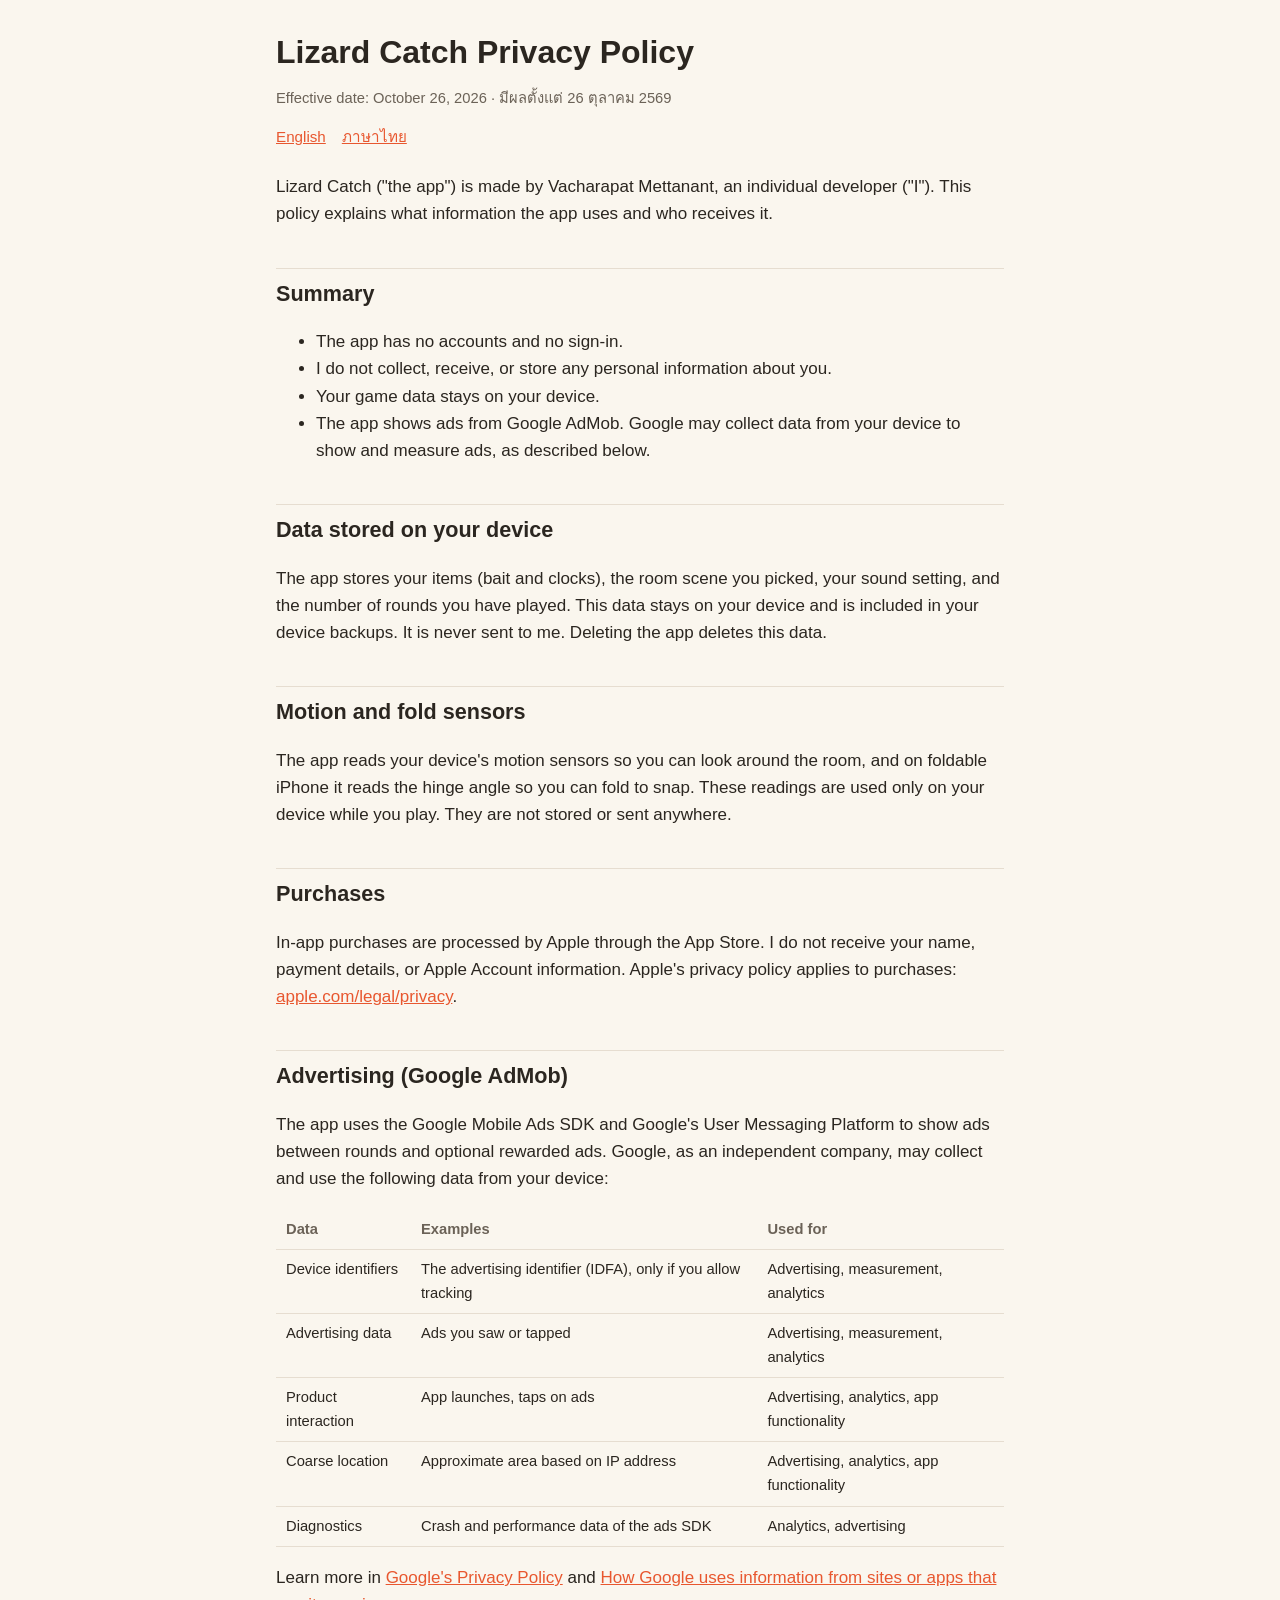
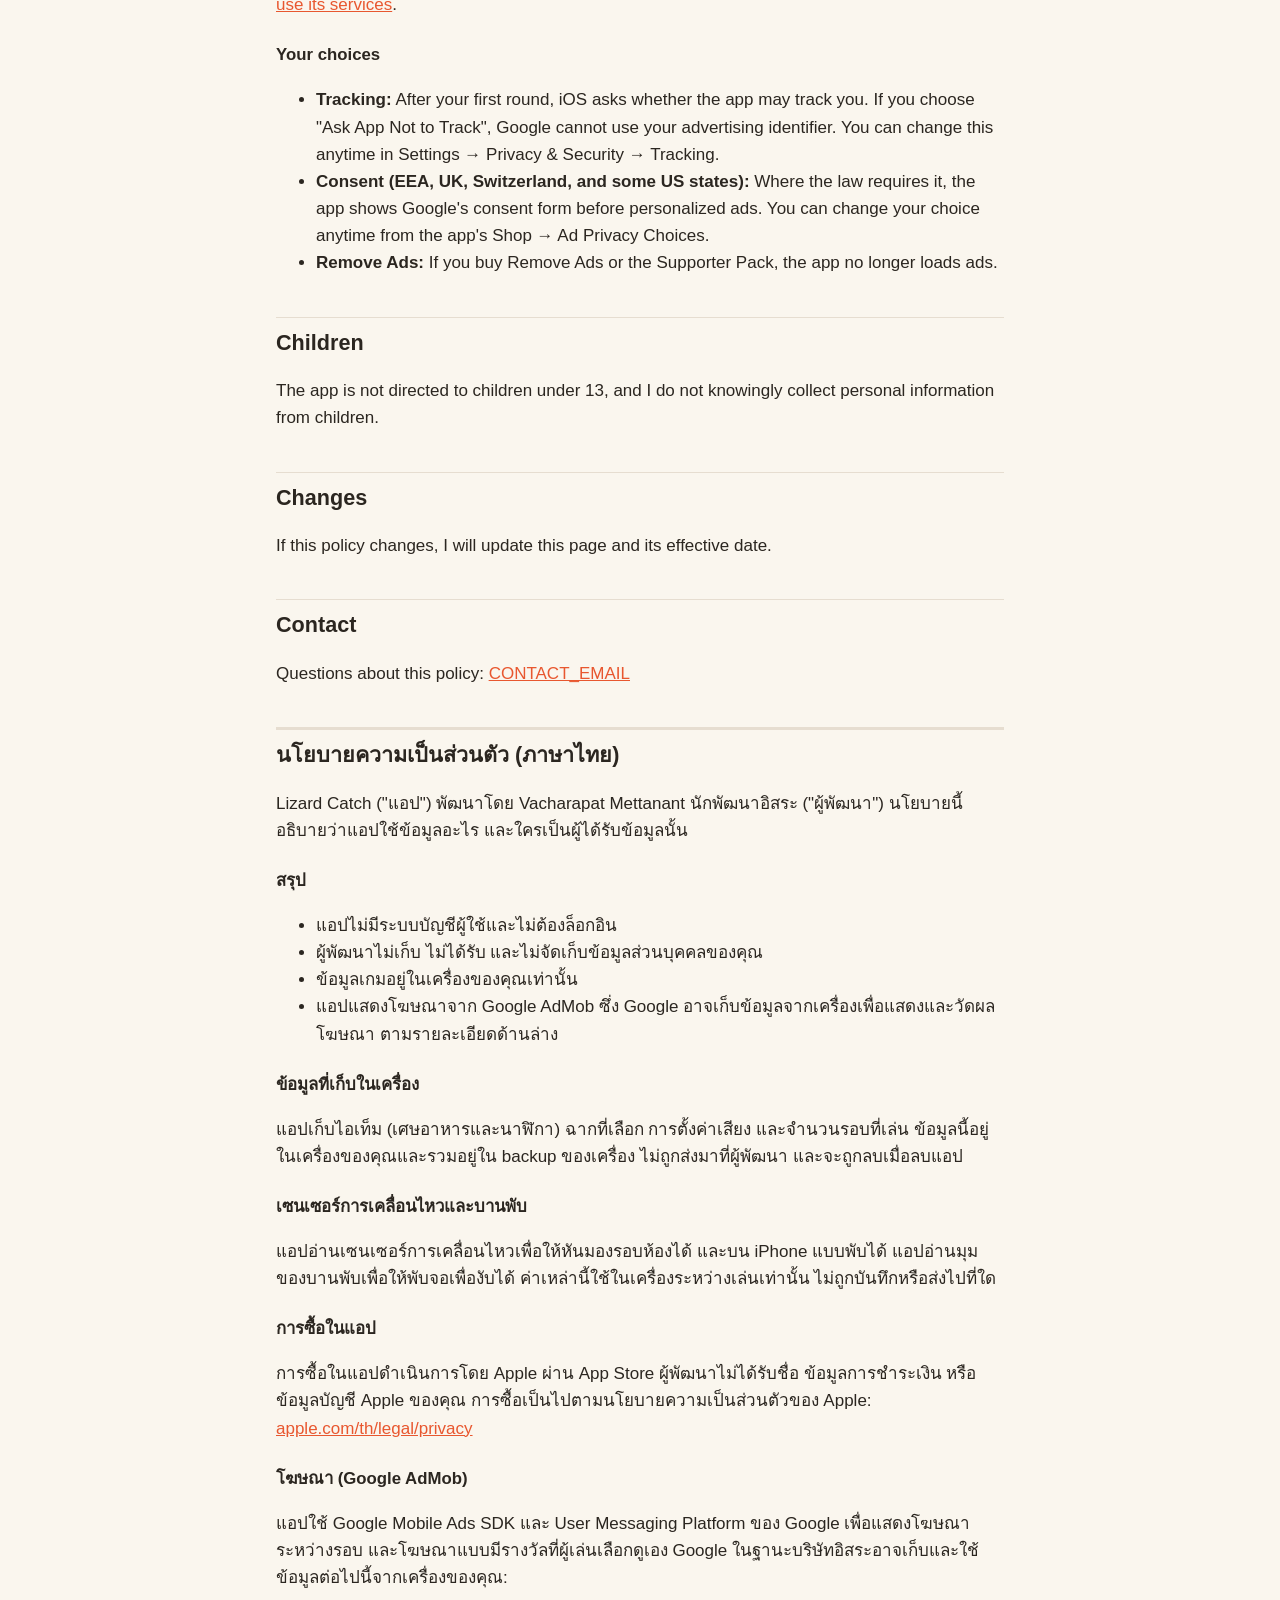
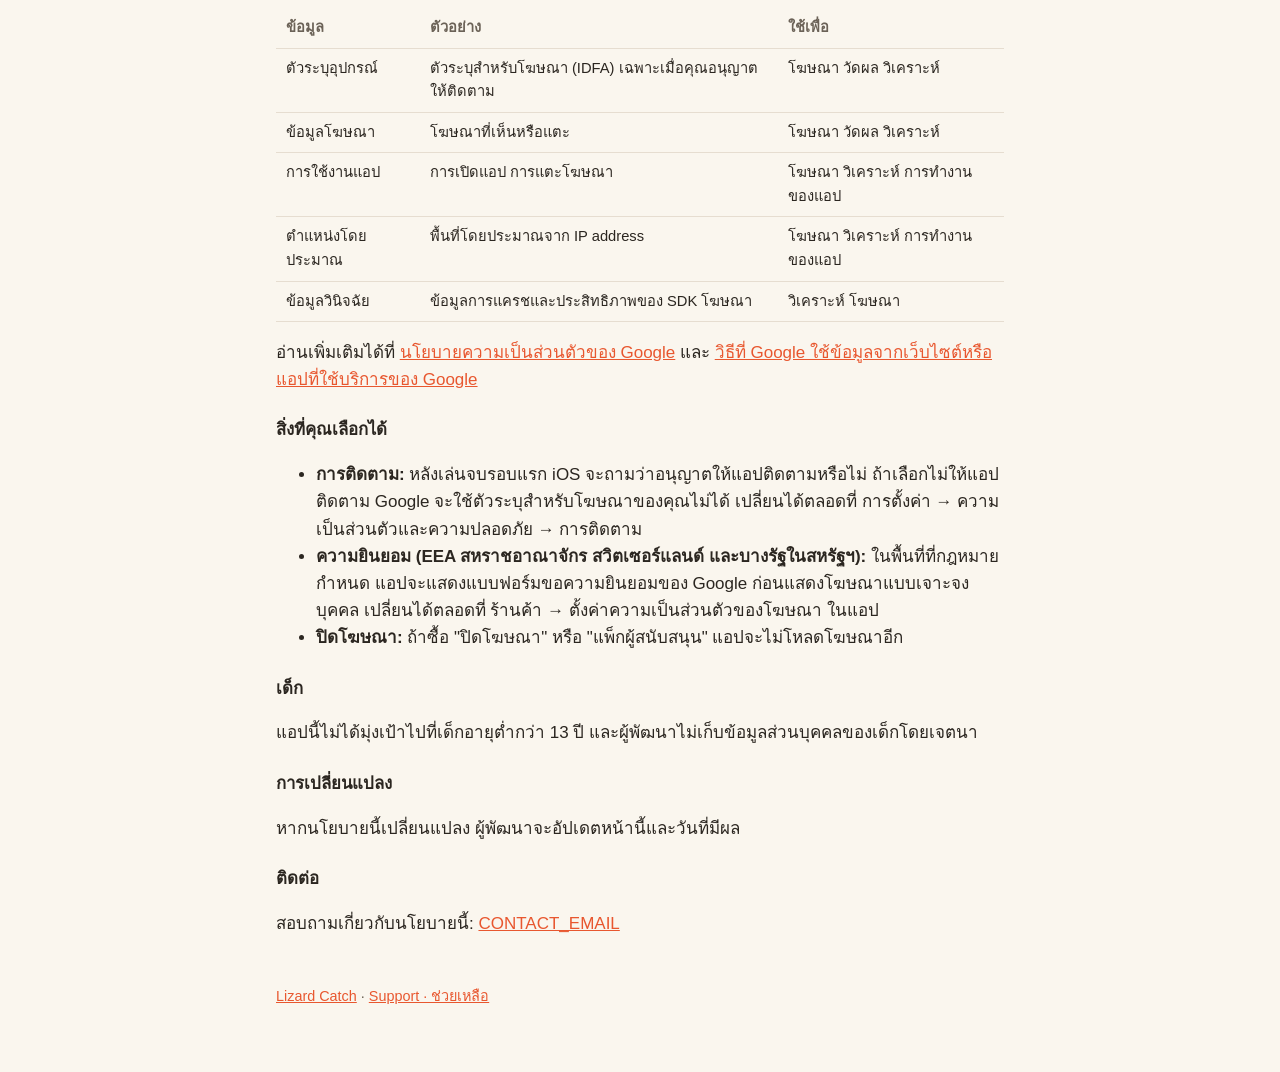
==== lizardcatch/privacy.html @ cd591d28 "Add site: Lizard Catch page, privacy policy, support, app-ads.txt Co-Authored-By: Claude Opus 5.5 <n" ====
<!doctype html>
<html lang="en">
<head>
  <meta charset="utf-8">
  <meta name="viewport" content="width=device-width, initial-scale=1">
  <title>Lizard Catch — Privacy Policy</title>
  <link rel="icon" href="/lizardcatch/img/icon.png">
  <link rel="stylesheet" href="/style.css">
</head>
<body>
<main>
  <h1>Lizard Catch Privacy Policy</h1>
  <p class="muted">Effective date: October 26, 2026 · มีผลตั้งแต่ 26 ตุลาคม 2569</p>
  <div class="lang"><a href="#en">English</a><a href="#th">ภาษาไทย</a></div>

  <section id="en" lang="en">
    <p>Lizard Catch ("the app") is made by Vacharapat Mettanant, an individual developer ("I"). This policy explains what information the app uses and who receives it.</p>

    <h2>Summary</h2>
    <ul>
      <li>The app has no accounts and no sign-in.</li>
      <li>I do not collect, receive, or store any personal information about you.</li>
      <li>Your game data stays on your device.</li>
      <li>The app shows ads from Google AdMob. Google may collect data from your device to show and measure ads, as described below.</li>
    </ul>

    <h2>Data stored on your device</h2>
    <p>The app stores your items (bait and clocks), the room scene you picked, your sound setting, and the number of rounds you have played. This data stays on your device and is included in your device backups. It is never sent to me. Deleting the app deletes this data.</p>

    <h2>Motion and fold sensors</h2>
    <p>The app reads your device's motion sensors so you can look around the room, and on foldable iPhone it reads the hinge angle so you can fold to snap. These readings are used only on your device while you play. They are not stored or sent anywhere.</p>

    <h2>Purchases</h2>
    <p>In-app purchases are processed by Apple through the App Store. I do not receive your name, payment details, or Apple Account information. Apple's privacy policy applies to purchases: <a href="https://www.apple.com/legal/privacy/">apple.com/legal/privacy</a>.</p>

    <h2>Advertising (Google AdMob)</h2>
    <p>The app uses the Google Mobile Ads SDK and Google's User Messaging Platform to show ads between rounds and optional rewarded ads. Google, as an independent company, may collect and use the following data from your device:</p>
    <table>
      <tr><th>Data</th><th>Examples</th><th>Used for</th></tr>
      <tr><td>Device identifiers</td><td>The advertising identifier (IDFA), only if you allow tracking</td><td>Advertising, measurement, analytics</td></tr>
      <tr><td>Advertising data</td><td>Ads you saw or tapped</td><td>Advertising, measurement, analytics</td></tr>
      <tr><td>Product interaction</td><td>App launches, taps on ads</td><td>Advertising, analytics, app functionality</td></tr>
      <tr><td>Coarse location</td><td>Approximate area based on IP address</td><td>Advertising, analytics, app functionality</td></tr>
      <tr><td>Diagnostics</td><td>Crash and performance data of the ads SDK</td><td>Analytics, advertising</td></tr>
    </table>
    <p>Learn more in <a href="https://policies.google.com/privacy">Google's Privacy Policy</a> and <a href="https://policies.google.com/technologies/partner-sites">How Google uses information from sites or apps that use its services</a>.</p>

    <h3>Your choices</h3>
    <ul>
      <li><strong>Tracking:</strong> After your first round, iOS asks whether the app may track you. If you choose "Ask App Not to Track", Google cannot use your advertising identifier. You can change this anytime in Settings → Privacy &amp; Security → Tracking.</li>
      <li><strong>Consent (EEA, UK, Switzerland, and some US states):</strong> Where the law requires it, the app shows Google's consent form before personalized ads. You can change your choice anytime from the app's Shop → Ad Privacy Choices.</li>
      <li><strong>Remove Ads:</strong> If you buy Remove Ads or the Supporter Pack, the app no longer loads ads.</li>
    </ul>

    <h2>Children</h2>
    <p>The app is not directed to children under 13, and I do not knowingly collect personal information from children.</p>

    <h2>Changes</h2>
    <p>If this policy changes, I will update this page and its effective date.</p>

    <h2>Contact</h2>
    <p>Questions about this policy: <a href="mailto:CONTACT_EMAIL">CONTACT_EMAIL</a></p>
  </section>

  <section id="th" lang="th">
    <h2 style="border-top-width:3px">นโยบายความเป็นส่วนตัว (ภาษาไทย)</h2>
    <p>Lizard Catch ("แอป") พัฒนาโดย Vacharapat Mettanant นักพัฒนาอิสระ ("ผู้พัฒนา") นโยบายนี้อธิบายว่าแอปใช้ข้อมูลอะไร และใครเป็นผู้ได้รับข้อมูลนั้น</p>

    <h3>สรุป</h3>
    <ul>
      <li>แอปไม่มีระบบบัญชีผู้ใช้และไม่ต้องล็อกอิน</li>
      <li>ผู้พัฒนาไม่เก็บ ไม่ได้รับ และไม่จัดเก็บข้อมูลส่วนบุคคลของคุณ</li>
      <li>ข้อมูลเกมอยู่ในเครื่องของคุณเท่านั้น</li>
      <li>แอปแสดงโฆษณาจาก Google AdMob ซึ่ง Google อาจเก็บข้อมูลจากเครื่องเพื่อแสดงและวัดผลโฆษณา ตามรายละเอียดด้านล่าง</li>
    </ul>

    <h3>ข้อมูลที่เก็บในเครื่อง</h3>
    <p>แอปเก็บไอเท็ม (เศษอาหารและนาฬิกา) ฉากที่เลือก การตั้งค่าเสียง และจำนวนรอบที่เล่น ข้อมูลนี้อยู่ในเครื่องของคุณและรวมอยู่ใน backup ของเครื่อง ไม่ถูกส่งมาที่ผู้พัฒนา และจะถูกลบเมื่อลบแอป</p>

    <h3>เซนเซอร์การเคลื่อนไหวและบานพับ</h3>
    <p>แอปอ่านเซนเซอร์การเคลื่อนไหวเพื่อให้หันมองรอบห้องได้ และบน iPhone แบบพับได้ แอปอ่านมุมของบานพับเพื่อให้พับจอเพื่องับได้ ค่าเหล่านี้ใช้ในเครื่องระหว่างเล่นเท่านั้น ไม่ถูกบันทึกหรือส่งไปที่ใด</p>

    <h3>การซื้อในแอป</h3>
    <p>การซื้อในแอปดำเนินการโดย Apple ผ่าน App Store ผู้พัฒนาไม่ได้รับชื่อ ข้อมูลการชำระเงิน หรือข้อมูลบัญชี Apple ของคุณ การซื้อเป็นไปตามนโยบายความเป็นส่วนตัวของ Apple: <a href="https://www.apple.com/th/legal/privacy/">apple.com/th/legal/privacy</a></p>

    <h3>โฆษณา (Google AdMob)</h3>
    <p>แอปใช้ Google Mobile Ads SDK และ User Messaging Platform ของ Google เพื่อแสดงโฆษณาระหว่างรอบ และโฆษณาแบบมีรางวัลที่ผู้เล่นเลือกดูเอง Google ในฐานะบริษัทอิสระอาจเก็บและใช้ข้อมูลต่อไปนี้จากเครื่องของคุณ:</p>
    <table>
      <tr><th>ข้อมูล</th><th>ตัวอย่าง</th><th>ใช้เพื่อ</th></tr>
      <tr><td>ตัวระบุอุปกรณ์</td><td>ตัวระบุสำหรับโฆษณา (IDFA) เฉพาะเมื่อคุณอนุญาตให้ติดตาม</td><td>โฆษณา วัดผล วิเคราะห์</td></tr>
      <tr><td>ข้อมูลโฆษณา</td><td>โฆษณาที่เห็นหรือแตะ</td><td>โฆษณา วัดผล วิเคราะห์</td></tr>
      <tr><td>การใช้งานแอป</td><td>การเปิดแอป การแตะโฆษณา</td><td>โฆษณา วิเคราะห์ การทำงานของแอป</td></tr>
      <tr><td>ตำแหน่งโดยประมาณ</td><td>พื้นที่โดยประมาณจาก IP address</td><td>โฆษณา วิเคราะห์ การทำงานของแอป</td></tr>
      <tr><td>ข้อมูลวินิจฉัย</td><td>ข้อมูลการแครชและประสิทธิภาพของ SDK โฆษณา</td><td>วิเคราะห์ โฆษณา</td></tr>
    </table>
    <p>อ่านเพิ่มเติมได้ที่ <a href="https://policies.google.com/privacy?hl=th">นโยบายความเป็นส่วนตัวของ Google</a> และ <a href="https://policies.google.com/technologies/partner-sites?hl=th">วิธีที่ Google ใช้ข้อมูลจากเว็บไซต์หรือแอปที่ใช้บริการของ Google</a></p>

    <h3>สิ่งที่คุณเลือกได้</h3>
    <ul>
      <li><strong>การติดตาม:</strong> หลังเล่นจบรอบแรก iOS จะถามว่าอนุญาตให้แอปติดตามหรือไม่ ถ้าเลือกไม่ให้แอปติดตาม Google จะใช้ตัวระบุสำหรับโฆษณาของคุณไม่ได้ เปลี่ยนได้ตลอดที่ การตั้งค่า → ความเป็นส่วนตัวและความปลอดภัย → การติดตาม</li>
      <li><strong>ความยินยอม (EEA สหราชอาณาจักร สวิตเซอร์แลนด์ และบางรัฐในสหรัฐฯ):</strong> ในพื้นที่ที่กฎหมายกำหนด แอปจะแสดงแบบฟอร์มขอความยินยอมของ Google ก่อนแสดงโฆษณาแบบเจาะจงบุคคล เปลี่ยนได้ตลอดที่ ร้านค้า → ตั้งค่าความเป็นส่วนตัวของโฆษณา ในแอป</li>
      <li><strong>ปิดโฆษณา:</strong> ถ้าซื้อ "ปิดโฆษณา" หรือ "แพ็กผู้สนับสนุน" แอปจะไม่โหลดโฆษณาอีก</li>
    </ul>

    <h3>เด็ก</h3>
    <p>แอปนี้ไม่ได้มุ่งเป้าไปที่เด็กอายุต่ำกว่า 13 ปี และผู้พัฒนาไม่เก็บข้อมูลส่วนบุคคลของเด็กโดยเจตนา</p>

    <h3>การเปลี่ยนแปลง</h3>
    <p>หากนโยบายนี้เปลี่ยนแปลง ผู้พัฒนาจะอัปเดตหน้านี้และวันที่มีผล</p>

    <h3>ติดต่อ</h3>
    <p>สอบถามเกี่ยวกับนโยบายนี้: <a href="mailto:CONTACT_EMAIL">CONTACT_EMAIL</a></p>
  </section>

  <footer><a href="/lizardcatch/">Lizard Catch</a> · <a href="/lizardcatch/support.html">Support · ช่วยเหลือ</a></footer>
</main>
</body>
</html>
---- style.css ----
:root {
  --bg: #faf6ee;
  --surface: #ffffff;
  --text: #2b2620;
  --muted: #6b6257;
  --accent: #e8572f;
  --border: #e6ddd0;
  color-scheme: light dark;
}
@media (prefers-color-scheme: dark) {
  :root {
    --bg: #1c1a17;
    --surface: #26231f;
    --text: #f1ebe2;
    --muted: #b3a999;
    --accent: #ff7a52;
    --border: #3a352e;
  }
}
* { box-sizing: border-box; }
body {
  margin: 0;
  background: var(--bg);
  color: var(--text);
  font: 17px/1.6 -apple-system, BlinkMacSystemFont, "Segoe UI", "Sukhumvit Set", "Noto Sans Thai", sans-serif;
}
main { max-width: 760px; margin: 0 auto; padding: 32px 16px 64px; }
a { color: var(--accent); }
h1 { font-size: 2rem; line-height: 1.25; margin: 0 0 8px; }
h2 { font-size: 1.35rem; margin: 40px 0 8px; padding-top: 8px; border-top: 1px solid var(--border); }
h3 { font-size: 1.05rem; margin: 24px 0 4px; }
p, li { color: var(--text); }
.muted { color: var(--muted); font-size: 0.92rem; }
.lang { display: flex; gap: 16px; margin: 8px 0 24px; font-size: 0.95rem; }
.app-header { display: flex; align-items: center; gap: 20px; margin-bottom: 8px; }
.app-header img { width: 96px; height: 96px; border-radius: 22px; box-shadow: 0 2px 8px rgba(0, 0, 0, 0.15); }
.shots { display: flex; gap: 12px; overflow-x: auto; padding: 8px 0 16px; }
.shots img { height: 360px; border-radius: 18px; border: 1px solid var(--border); flex: none; }
.links { display: flex; flex-wrap: wrap; gap: 12px; margin: 16px 0; }
.links a {
  display: inline-block; padding: 10px 18px; border-radius: 999px; text-decoration: none;
  background: var(--surface); border: 1px solid var(--border); color: var(--text);
}
table { border-collapse: collapse; width: 100%; font-size: 0.92rem; margin: 12px 0; display: block; overflow-x: auto; }
th, td { text-align: left; padding: 8px 10px; border-bottom: 1px solid var(--border); vertical-align: top; }
th { color: var(--muted); font-weight: 600; }
footer { margin-top: 48px; color: var(--muted); font-size: 0.9rem; }
@media (max-width: 480px) {
  h1 { font-size: 1.6rem; }
  .app-header img { width: 72px; height: 72px; border-radius: 16px; }
  .shots img { height: 300px; }
}
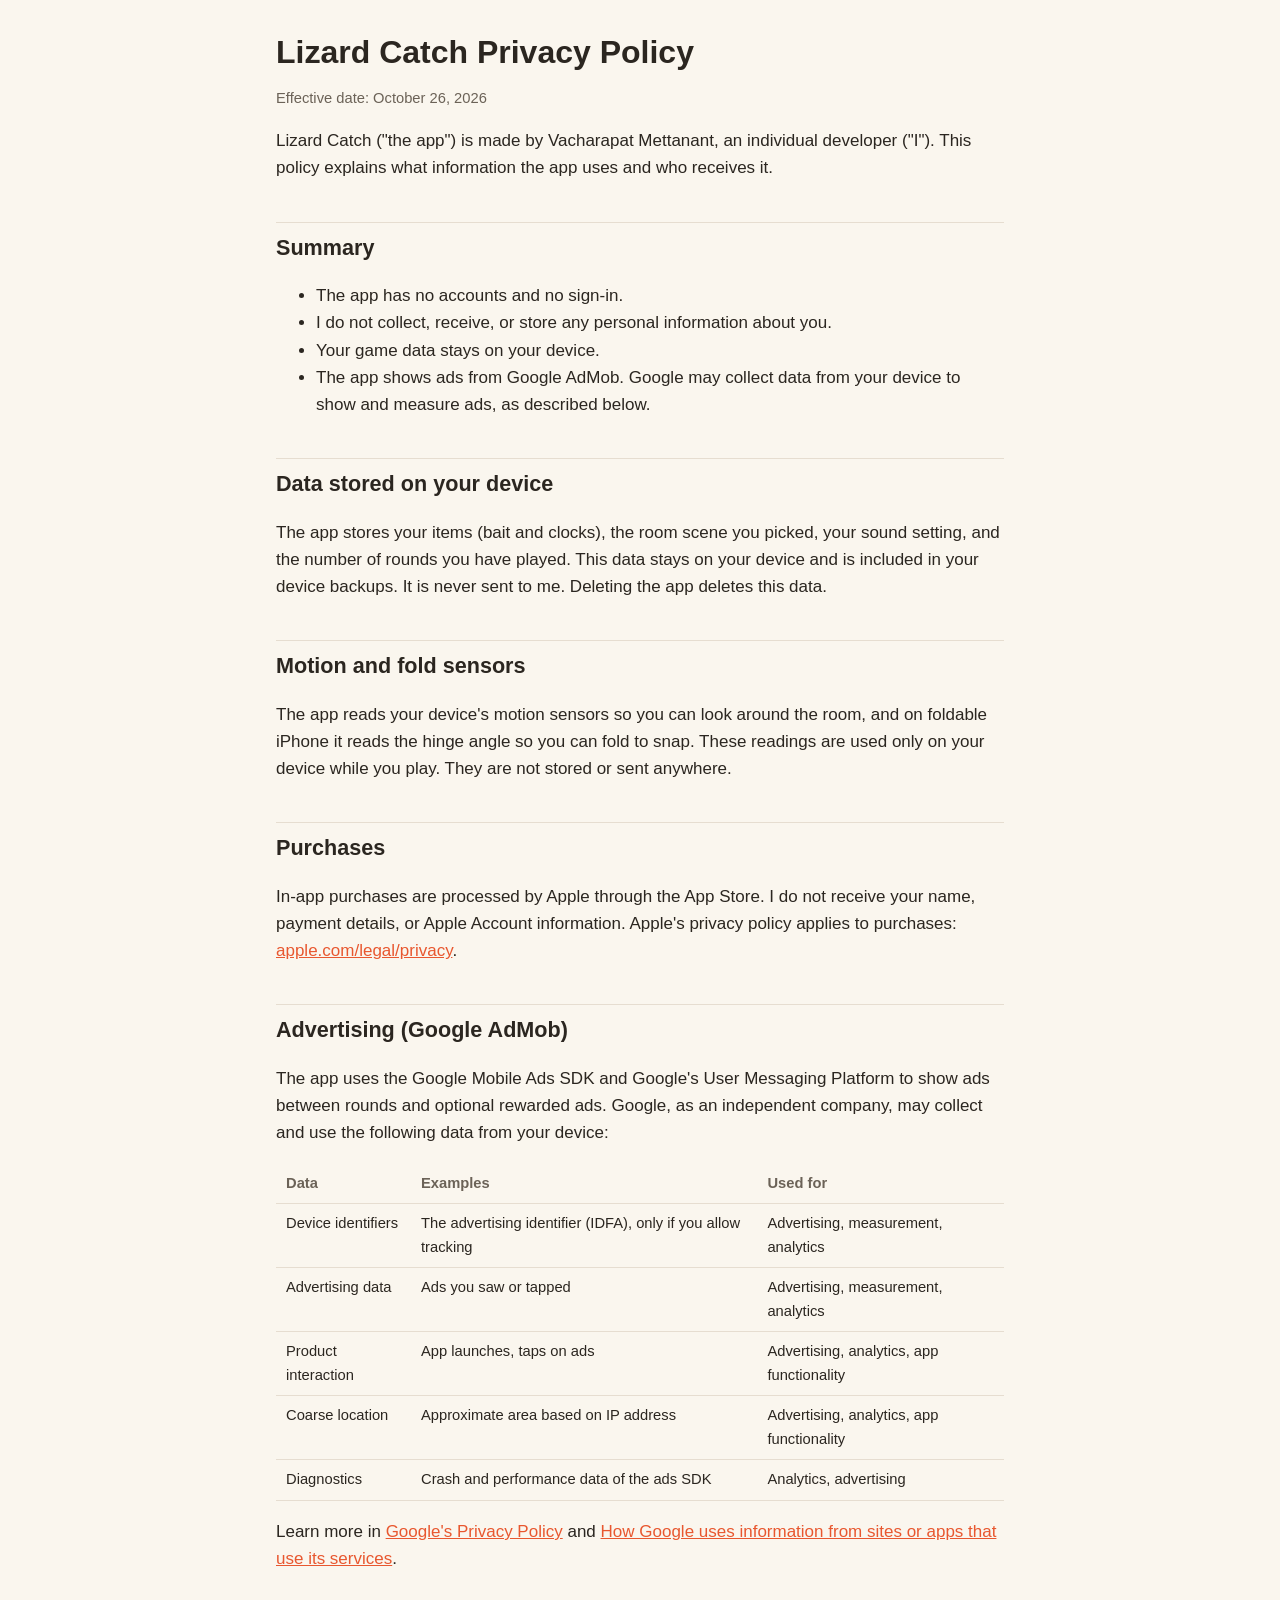
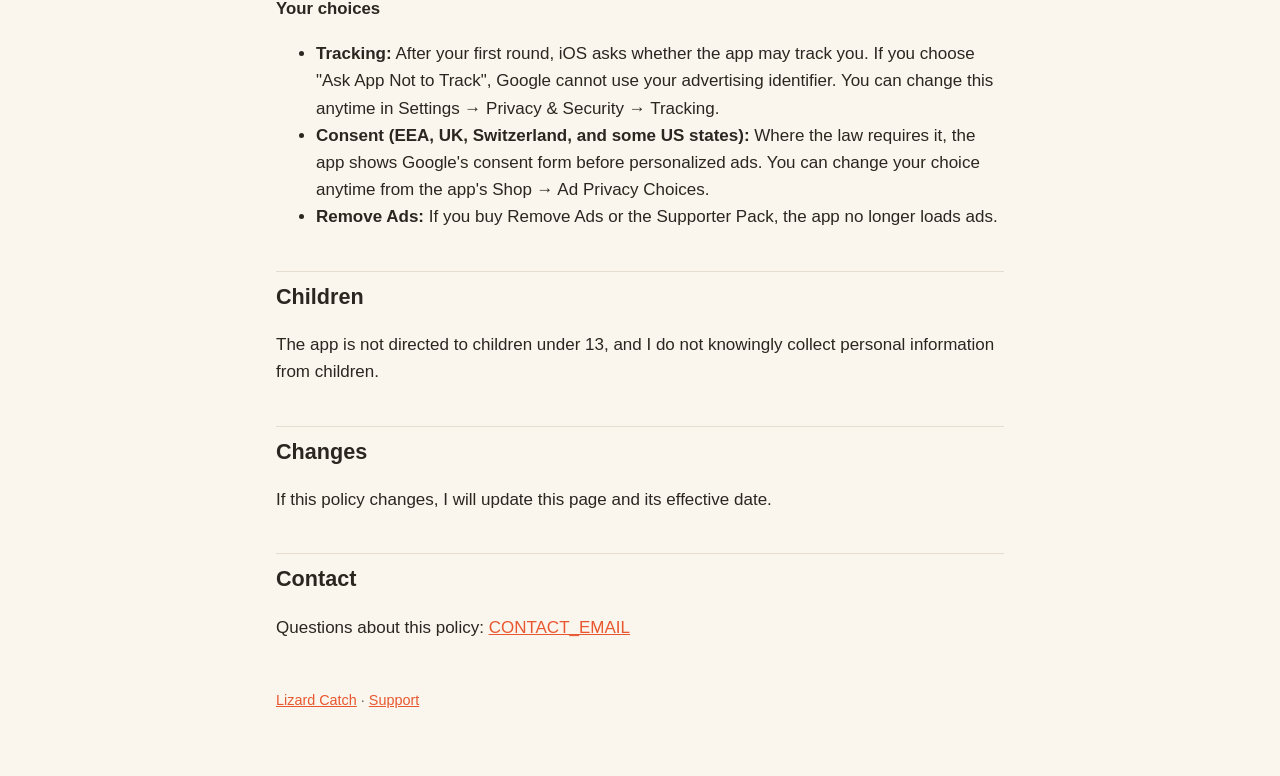
==== commit 1e454bb8: "English only; serve everything under /lizardcatch (app-ads.txt stays at root) Co-Authored-By: Claude" ====
--- a/lizardcatch/privacy.html
+++ b/lizardcatch/privacy.html
@@ -5,15 +5,14 @@
   <meta name="viewport" content="width=device-width, initial-scale=1">
   <title>Lizard Catch — Privacy Policy</title>
   <link rel="icon" href="/lizardcatch/img/icon.png">
-  <link rel="stylesheet" href="/style.css">
+  <link rel="stylesheet" href="/lizardcatch/style.css">
 </head>
 <body>
 <main>
   <h1>Lizard Catch Privacy Policy</h1>
-  <p class="muted">Effective date: October 26, 2026 · มีผลตั้งแต่ 26 ตุลาคม 2569</p>
-  <div class="lang"><a href="#en">English</a><a href="#th">ภาษาไทย</a></div>
+  <p class="muted">Effective date: October 26, 2026</p>
 
-  <section id="en" lang="en">
+  <section>
     <p>Lizard Catch ("the app") is made by Vacharapat Mettanant, an individual developer ("I"). This policy explains what information the app uses and who receives it.</p>
 
     <h2>Summary</h2>
@@ -62,57 +61,8 @@
     <p>Questions about this policy: <a href="mailto:CONTACT_EMAIL">CONTACT_EMAIL</a></p>
   </section>
 
-  <section id="th" lang="th">
-    <h2 style="border-top-width:3px">นโยบายความเป็นส่วนตัว (ภาษาไทย)</h2>
-    <p>Lizard Catch ("แอป") พัฒนาโดย Vacharapat Mettanant นักพัฒนาอิสระ ("ผู้พัฒนา") นโยบายนี้อธิบายว่าแอปใช้ข้อมูลอะไร และใครเป็นผู้ได้รับข้อมูลนั้น</p>
 
-    <h3>สรุป</h3>
-    <ul>
-      <li>แอปไม่มีระบบบัญชีผู้ใช้และไม่ต้องล็อกอิน</li>
-      <li>ผู้พัฒนาไม่เก็บ ไม่ได้รับ และไม่จัดเก็บข้อมูลส่วนบุคคลของคุณ</li>
-      <li>ข้อมูลเกมอยู่ในเครื่องของคุณเท่านั้น</li>
-      <li>แอปแสดงโฆษณาจาก Google AdMob ซึ่ง Google อาจเก็บข้อมูลจากเครื่องเพื่อแสดงและวัดผลโฆษณา ตามรายละเอียดด้านล่าง</li>
-    </ul>
-
-    <h3>ข้อมูลที่เก็บในเครื่อง</h3>
-    <p>แอปเก็บไอเท็ม (เศษอาหารและนาฬิกา) ฉากที่เลือก การตั้งค่าเสียง และจำนวนรอบที่เล่น ข้อมูลนี้อยู่ในเครื่องของคุณและรวมอยู่ใน backup ของเครื่อง ไม่ถูกส่งมาที่ผู้พัฒนา และจะถูกลบเมื่อลบแอป</p>
-
-    <h3>เซนเซอร์การเคลื่อนไหวและบานพับ</h3>
-    <p>แอปอ่านเซนเซอร์การเคลื่อนไหวเพื่อให้หันมองรอบห้องได้ และบน iPhone แบบพับได้ แอปอ่านมุมของบานพับเพื่อให้พับจอเพื่องับได้ ค่าเหล่านี้ใช้ในเครื่องระหว่างเล่นเท่านั้น ไม่ถูกบันทึกหรือส่งไปที่ใด</p>
-
-    <h3>การซื้อในแอป</h3>
-    <p>การซื้อในแอปดำเนินการโดย Apple ผ่าน App Store ผู้พัฒนาไม่ได้รับชื่อ ข้อมูลการชำระเงิน หรือข้อมูลบัญชี Apple ของคุณ การซื้อเป็นไปตามนโยบายความเป็นส่วนตัวของ Apple: <a href="https://www.apple.com/th/legal/privacy/">apple.com/th/legal/privacy</a></p>
-
-    <h3>โฆษณา (Google AdMob)</h3>
-    <p>แอปใช้ Google Mobile Ads SDK และ User Messaging Platform ของ Google เพื่อแสดงโฆษณาระหว่างรอบ และโฆษณาแบบมีรางวัลที่ผู้เล่นเลือกดูเอง Google ในฐานะบริษัทอิสระอาจเก็บและใช้ข้อมูลต่อไปนี้จากเครื่องของคุณ:</p>
-    <table>
-      <tr><th>ข้อมูล</th><th>ตัวอย่าง</th><th>ใช้เพื่อ</th></tr>
-      <tr><td>ตัวระบุอุปกรณ์</td><td>ตัวระบุสำหรับโฆษณา (IDFA) เฉพาะเมื่อคุณอนุญาตให้ติดตาม</td><td>โฆษณา วัดผล วิเคราะห์</td></tr>
-      <tr><td>ข้อมูลโฆษณา</td><td>โฆษณาที่เห็นหรือแตะ</td><td>โฆษณา วัดผล วิเคราะห์</td></tr>
-      <tr><td>การใช้งานแอป</td><td>การเปิดแอป การแตะโฆษณา</td><td>โฆษณา วิเคราะห์ การทำงานของแอป</td></tr>
-      <tr><td>ตำแหน่งโดยประมาณ</td><td>พื้นที่โดยประมาณจาก IP address</td><td>โฆษณา วิเคราะห์ การทำงานของแอป</td></tr>
-      <tr><td>ข้อมูลวินิจฉัย</td><td>ข้อมูลการแครชและประสิทธิภาพของ SDK โฆษณา</td><td>วิเคราะห์ โฆษณา</td></tr>
-    </table>
-    <p>อ่านเพิ่มเติมได้ที่ <a href="https://policies.google.com/privacy?hl=th">นโยบายความเป็นส่วนตัวของ Google</a> และ <a href="https://policies.google.com/technologies/partner-sites?hl=th">วิธีที่ Google ใช้ข้อมูลจากเว็บไซต์หรือแอปที่ใช้บริการของ Google</a></p>
-
-    <h3>สิ่งที่คุณเลือกได้</h3>
-    <ul>
-      <li><strong>การติดตาม:</strong> หลังเล่นจบรอบแรก iOS จะถามว่าอนุญาตให้แอปติดตามหรือไม่ ถ้าเลือกไม่ให้แอปติดตาม Google จะใช้ตัวระบุสำหรับโฆษณาของคุณไม่ได้ เปลี่ยนได้ตลอดที่ การตั้งค่า → ความเป็นส่วนตัวและความปลอดภัย → การติดตาม</li>
-      <li><strong>ความยินยอม (EEA สหราชอาณาจักร สวิตเซอร์แลนด์ และบางรัฐในสหรัฐฯ):</strong> ในพื้นที่ที่กฎหมายกำหนด แอปจะแสดงแบบฟอร์มขอความยินยอมของ Google ก่อนแสดงโฆษณาแบบเจาะจงบุคคล เปลี่ยนได้ตลอดที่ ร้านค้า → ตั้งค่าความเป็นส่วนตัวของโฆษณา ในแอป</li>
-      <li><strong>ปิดโฆษณา:</strong> ถ้าซื้อ "ปิดโฆษณา" หรือ "แพ็กผู้สนับสนุน" แอปจะไม่โหลดโฆษณาอีก</li>
-    </ul>
-
-    <h3>เด็ก</h3>
-    <p>แอปนี้ไม่ได้มุ่งเป้าไปที่เด็กอายุต่ำกว่า 13 ปี และผู้พัฒนาไม่เก็บข้อมูลส่วนบุคคลของเด็กโดยเจตนา</p>
-
-    <h3>การเปลี่ยนแปลง</h3>
-    <p>หากนโยบายนี้เปลี่ยนแปลง ผู้พัฒนาจะอัปเดตหน้านี้และวันที่มีผล</p>
-
-    <h3>ติดต่อ</h3>
-    <p>สอบถามเกี่ยวกับนโยบายนี้: <a href="mailto:CONTACT_EMAIL">CONTACT_EMAIL</a></p>
-  </section>
-
-  <footer><a href="/lizardcatch/">Lizard Catch</a> · <a href="/lizardcatch/support.html">Support · ช่วยเหลือ</a></footer>
+  <footer><a href="/lizardcatch/">Lizard Catch</a> · <a href="/lizardcatch/support.html">Support</a></footer>
 </main>
 </body>
 </html>
--- a/lizardcatch/style.css
+++ b/lizardcatch/style.css
@@ -0,0 +1,51 @@
+:root {
+  --bg: #faf6ee;
+  --surface: #ffffff;
+  --text: #2b2620;
+  --muted: #6b6257;
+  --accent: #e8572f;
+  --border: #e6ddd0;
+  color-scheme: light dark;
+}
+@media (prefers-color-scheme: dark) {
+  :root {
+    --bg: #1c1a17;
+    --surface: #26231f;
+    --text: #f1ebe2;
+    --muted: #b3a999;
+    --accent: #ff7a52;
+    --border: #3a352e;
+  }
+}
+* { box-sizing: border-box; }
+body {
+  margin: 0;
+  background: var(--bg);
+  color: var(--text);
+  font: 17px/1.6 -apple-system, BlinkMacSystemFont, "Segoe UI", "Sukhumvit Set", "Noto Sans Thai", sans-serif;
+}
+main { max-width: 760px; margin: 0 auto; padding: 32px 16px 64px; }
+a { color: var(--accent); }
+h1 { font-size: 2rem; line-height: 1.25; margin: 0 0 8px; }
+h2 { font-size: 1.35rem; margin: 40px 0 8px; padding-top: 8px; border-top: 1px solid var(--border); }
+h3 { font-size: 1.05rem; margin: 24px 0 4px; }
+p, li { color: var(--text); }
+.muted { color: var(--muted); font-size: 0.92rem; }
+.app-header { display: flex; align-items: center; gap: 20px; margin-bottom: 8px; }
+.app-header img { width: 96px; height: 96px; border-radius: 22px; box-shadow: 0 2px 8px rgba(0, 0, 0, 0.15); }
+.shots { display: flex; gap: 12px; overflow-x: auto; padding: 8px 0 16px; }
+.shots img { height: 360px; border-radius: 18px; border: 1px solid var(--border); flex: none; }
+.links { display: flex; flex-wrap: wrap; gap: 12px; margin: 16px 0; }
+.links a {
+  display: inline-block; padding: 10px 18px; border-radius: 999px; text-decoration: none;
+  background: var(--surface); border: 1px solid var(--border); color: var(--text);
+}
+table { border-collapse: collapse; width: 100%; font-size: 0.92rem; margin: 12px 0; display: block; overflow-x: auto; }
+th, td { text-align: left; padding: 8px 10px; border-bottom: 1px solid var(--border); vertical-align: top; }
+th { color: var(--muted); font-weight: 600; }
+footer { margin-top: 48px; color: var(--muted); font-size: 0.9rem; }
+@media (max-width: 480px) {
+  h1 { font-size: 1.6rem; }
+  .app-header img { width: 72px; height: 72px; border-radius: 16px; }
+  .shots img { height: 300px; }
+}
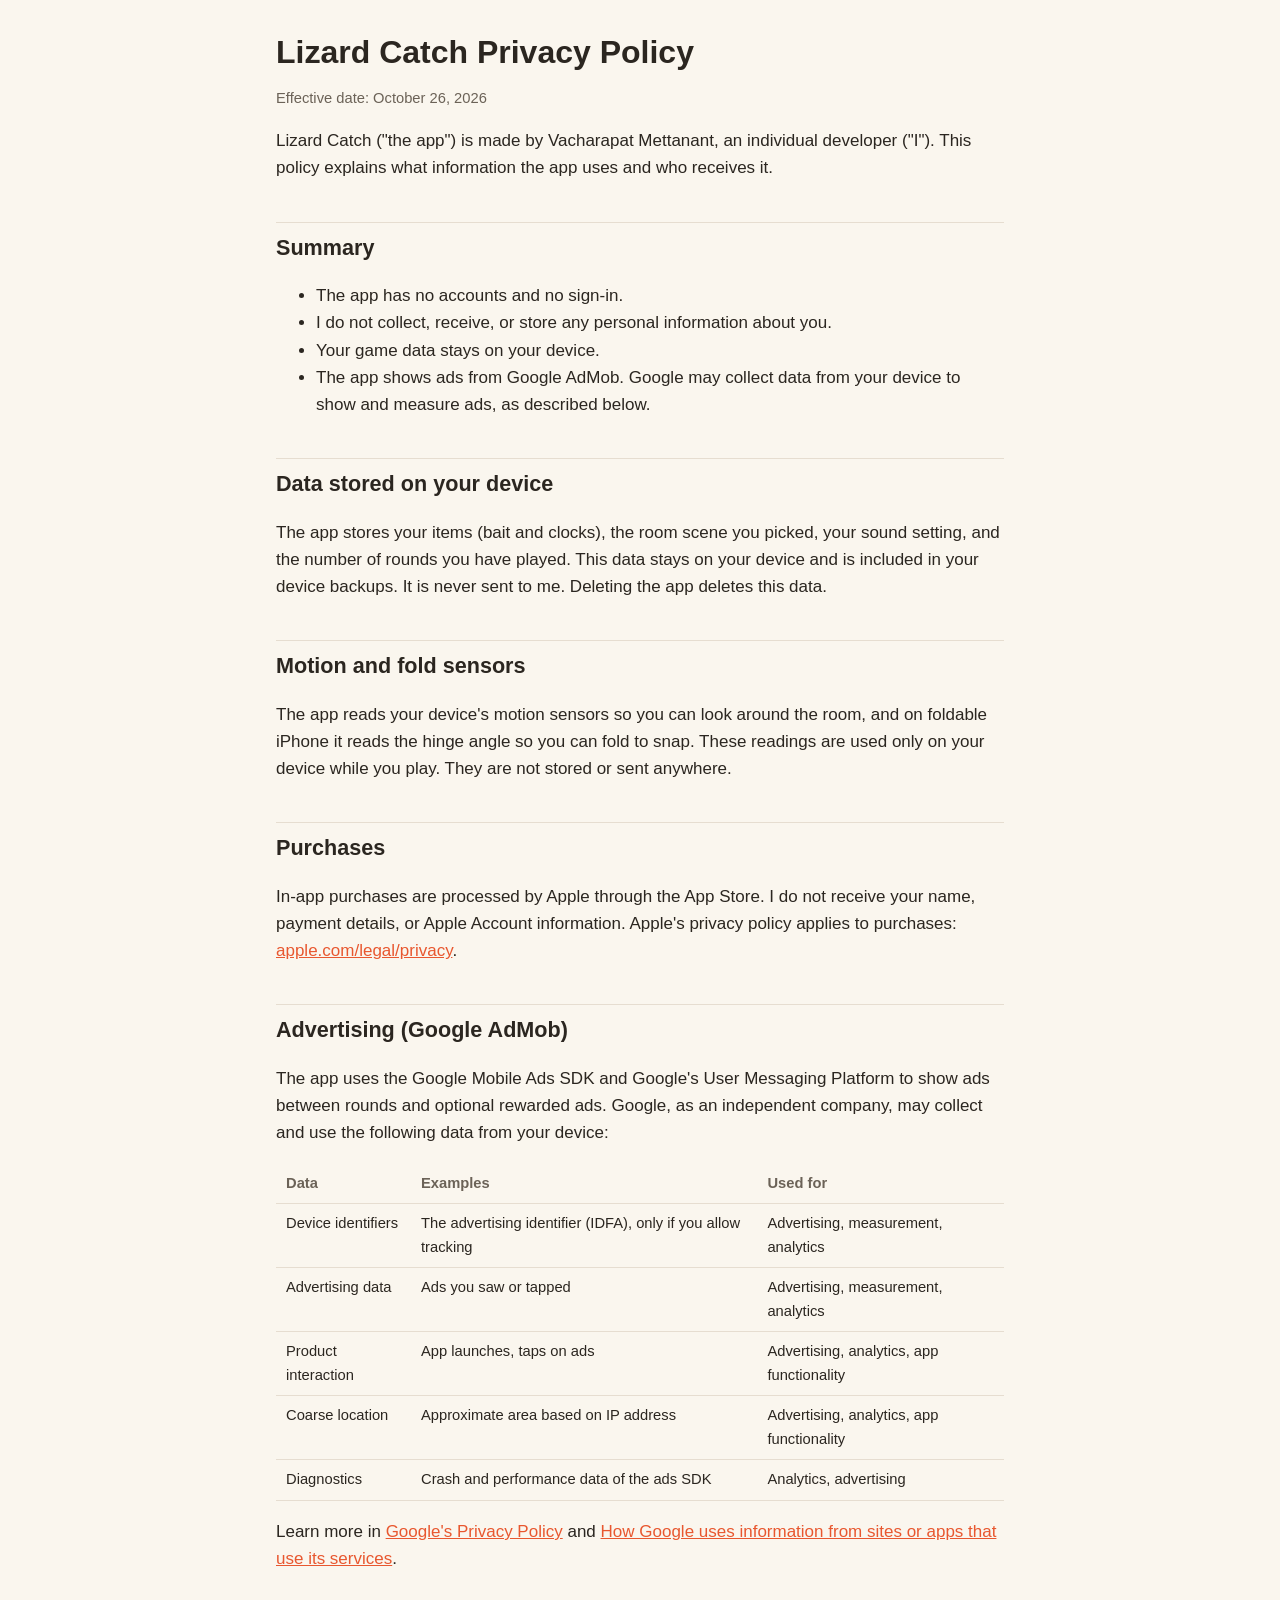
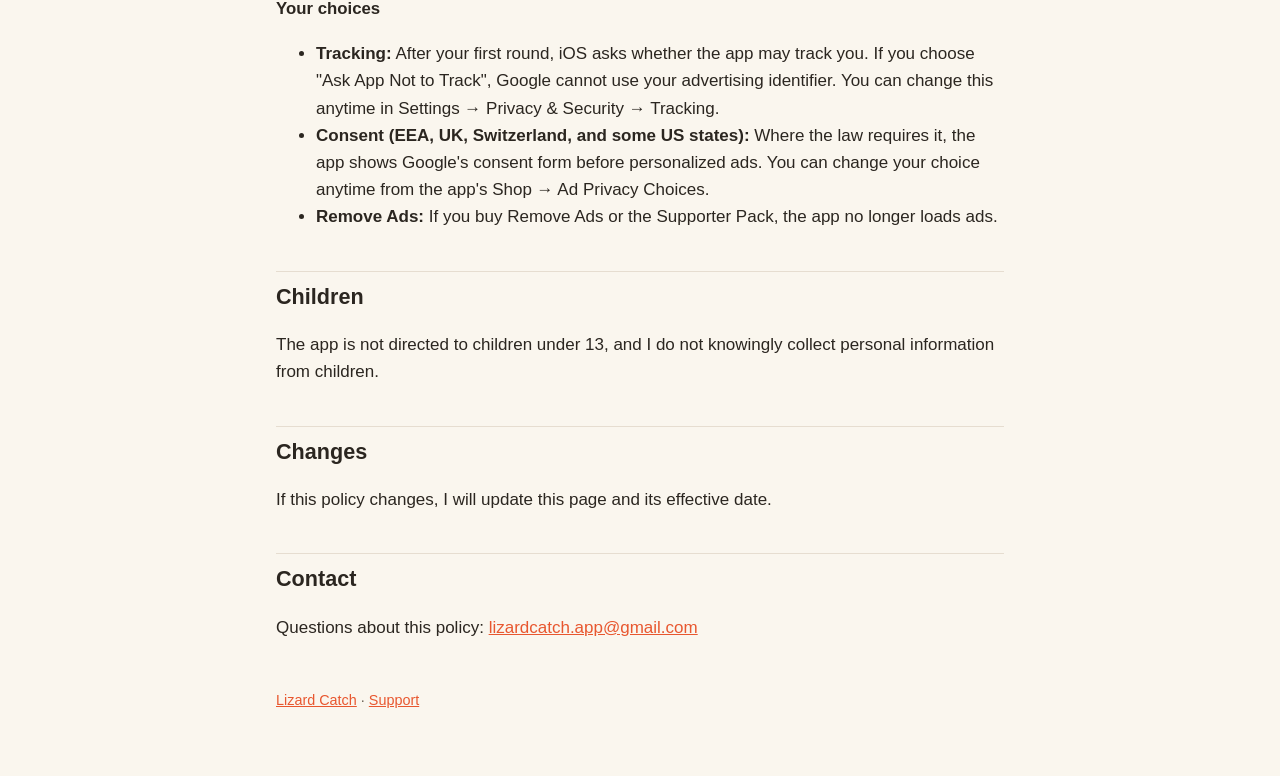
==== commit b12dcfc7: "Add the contact email; skip Jekyll Co-Authored-By: Claude Opus 5.5 <noreply@anthropic.com>" ====
--- a/lizardcatch/privacy.html
+++ b/lizardcatch/privacy.html
@@ -58,7 +58,7 @@
     <p>If this policy changes, I will update this page and its effective date.</p>
 
     <h2>Contact</h2>
-    <p>Questions about this policy: <a href="mailto:CONTACT_EMAIL">CONTACT_EMAIL</a></p>
+    <p>Questions about this policy: <a href="mailto:lizardcatch.app@gmail.com">lizardcatch.app@gmail.com</a></p>
   </section>
 
 
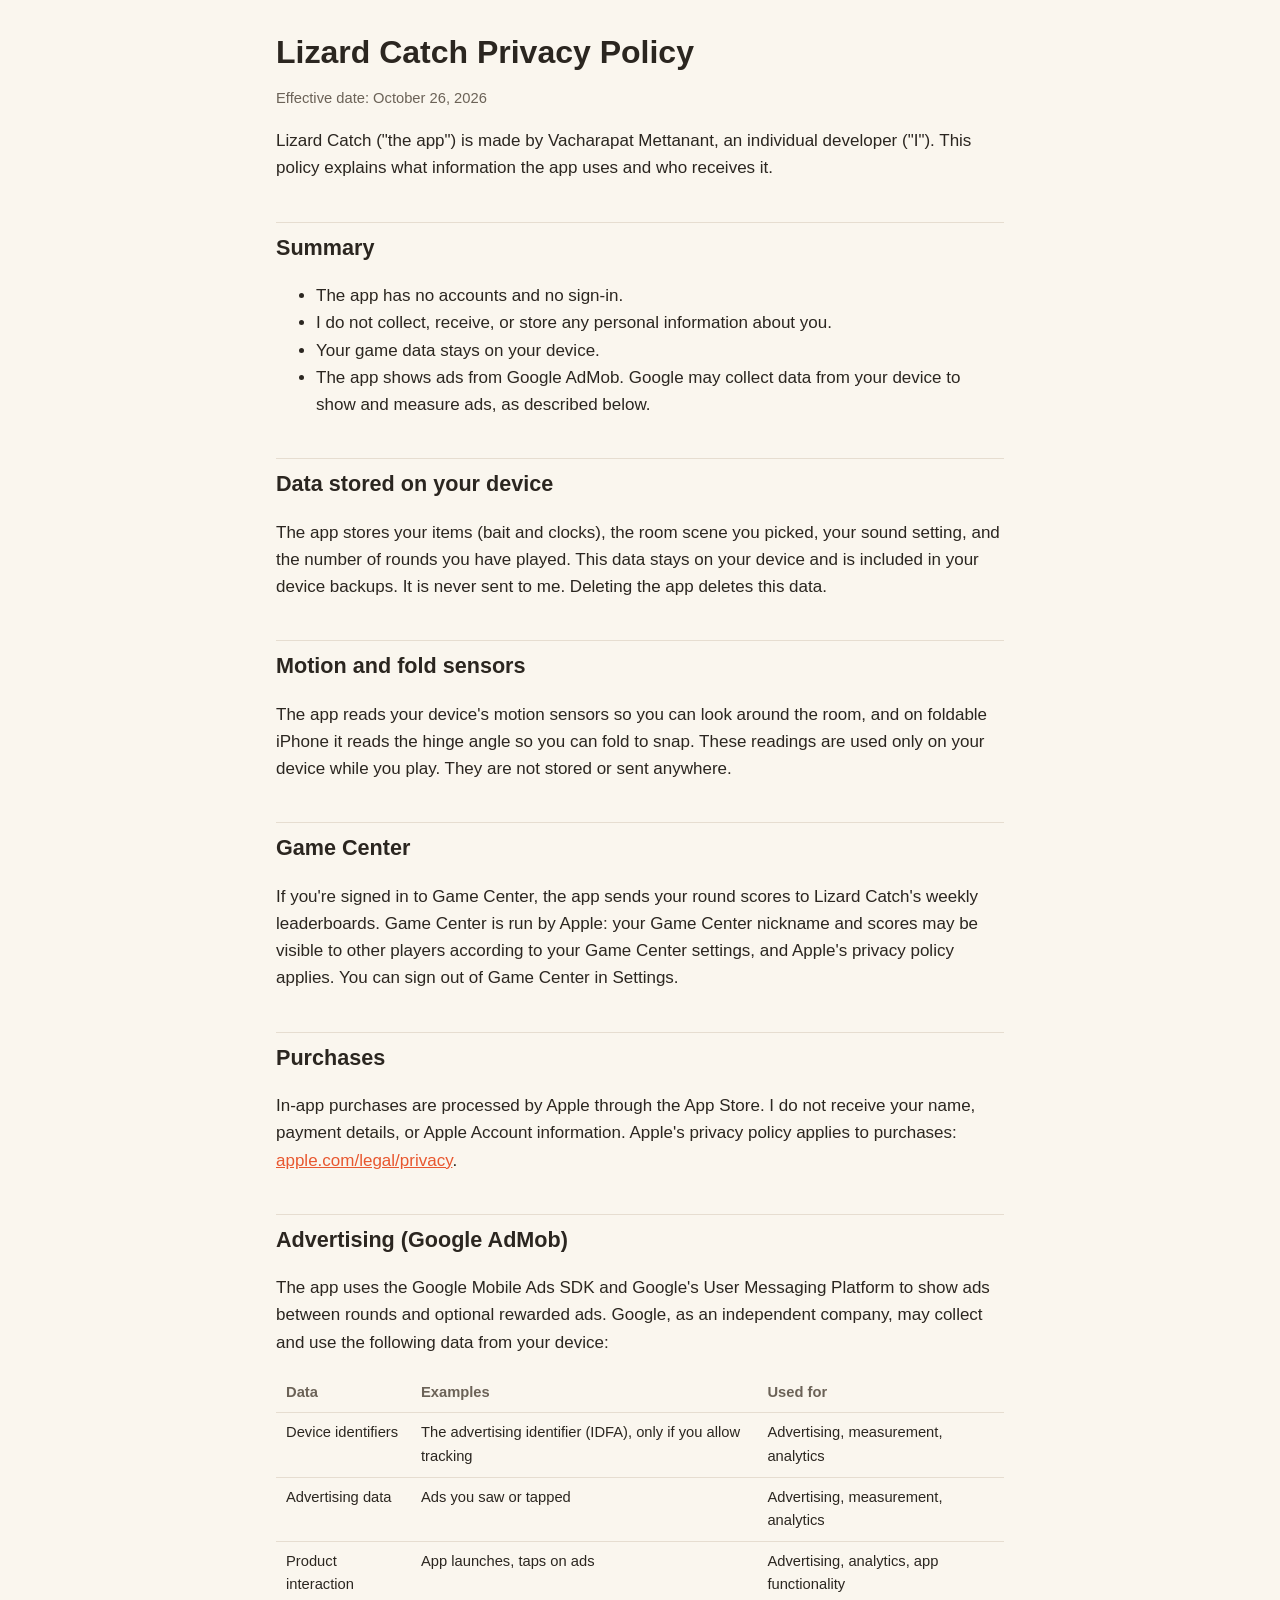
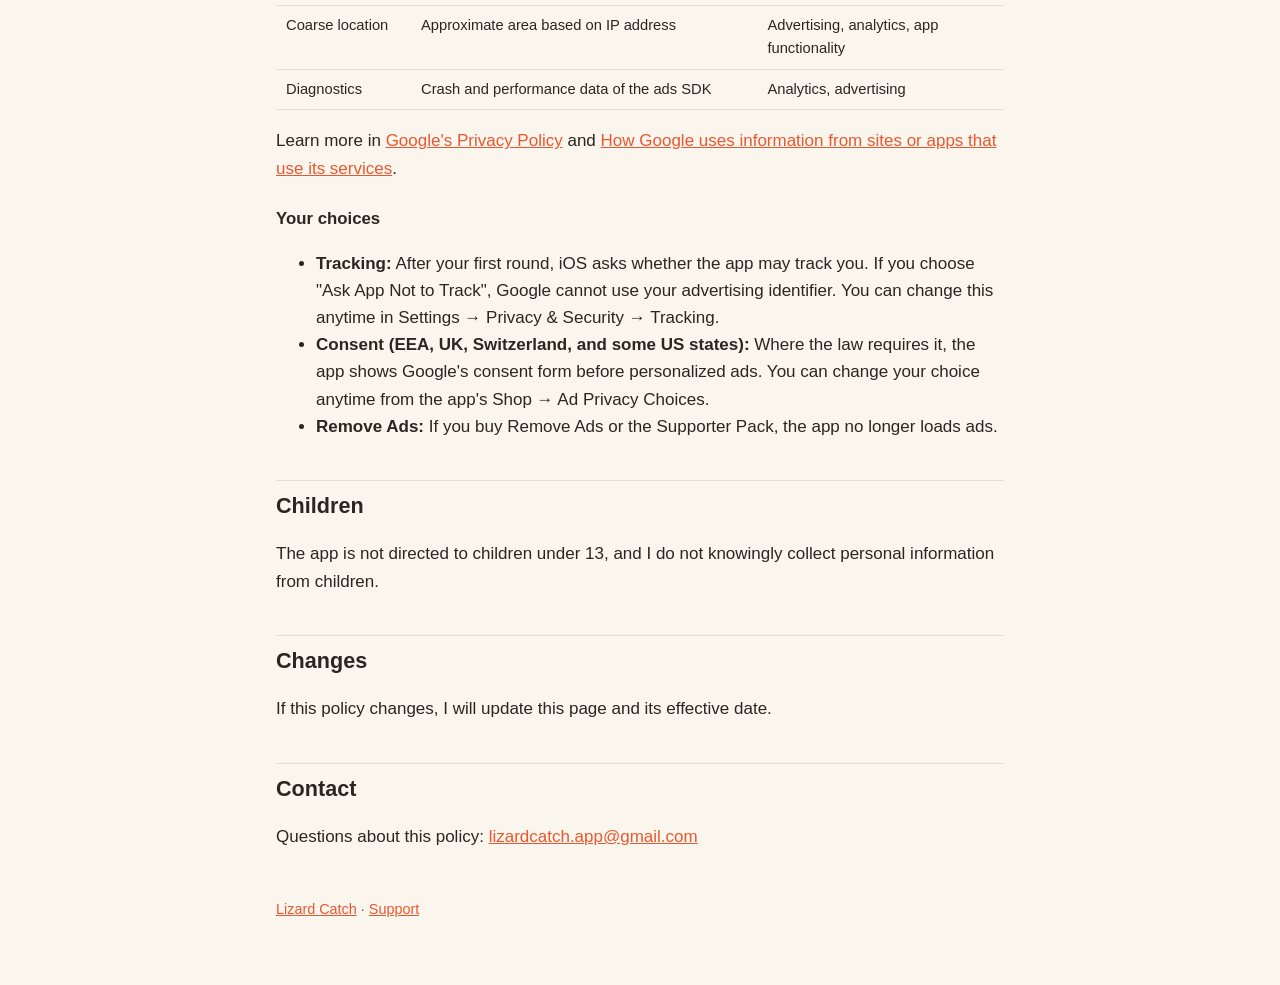
==== commit 3f08747e: "Mention Game Center leaderboards in the privacy policy and support page Co-Authored-By: Claude Opus " ====
--- a/lizardcatch/privacy.html
+++ b/lizardcatch/privacy.html
@@ -28,6 +28,9 @@
 
     <h2>Motion and fold sensors</h2>
     <p>The app reads your device's motion sensors so you can look around the room, and on foldable iPhone it reads the hinge angle so you can fold to snap. These readings are used only on your device while you play. They are not stored or sent anywhere.</p>
+
+    <h2>Game Center</h2>
+    <p>If you're signed in to Game Center, the app sends your round scores to Lizard Catch's weekly leaderboards. Game Center is run by Apple: your Game Center nickname and scores may be visible to other players according to your Game Center settings, and Apple's privacy policy applies. You can sign out of Game Center in Settings.</p>
 
     <h2>Purchases</h2>
     <p>In-app purchases are processed by Apple through the App Store. I do not receive your name, payment details, or Apple Account information. Apple's privacy policy applies to purchases: <a href="https://www.apple.com/legal/privacy/">apple.com/legal/privacy</a>.</p>
